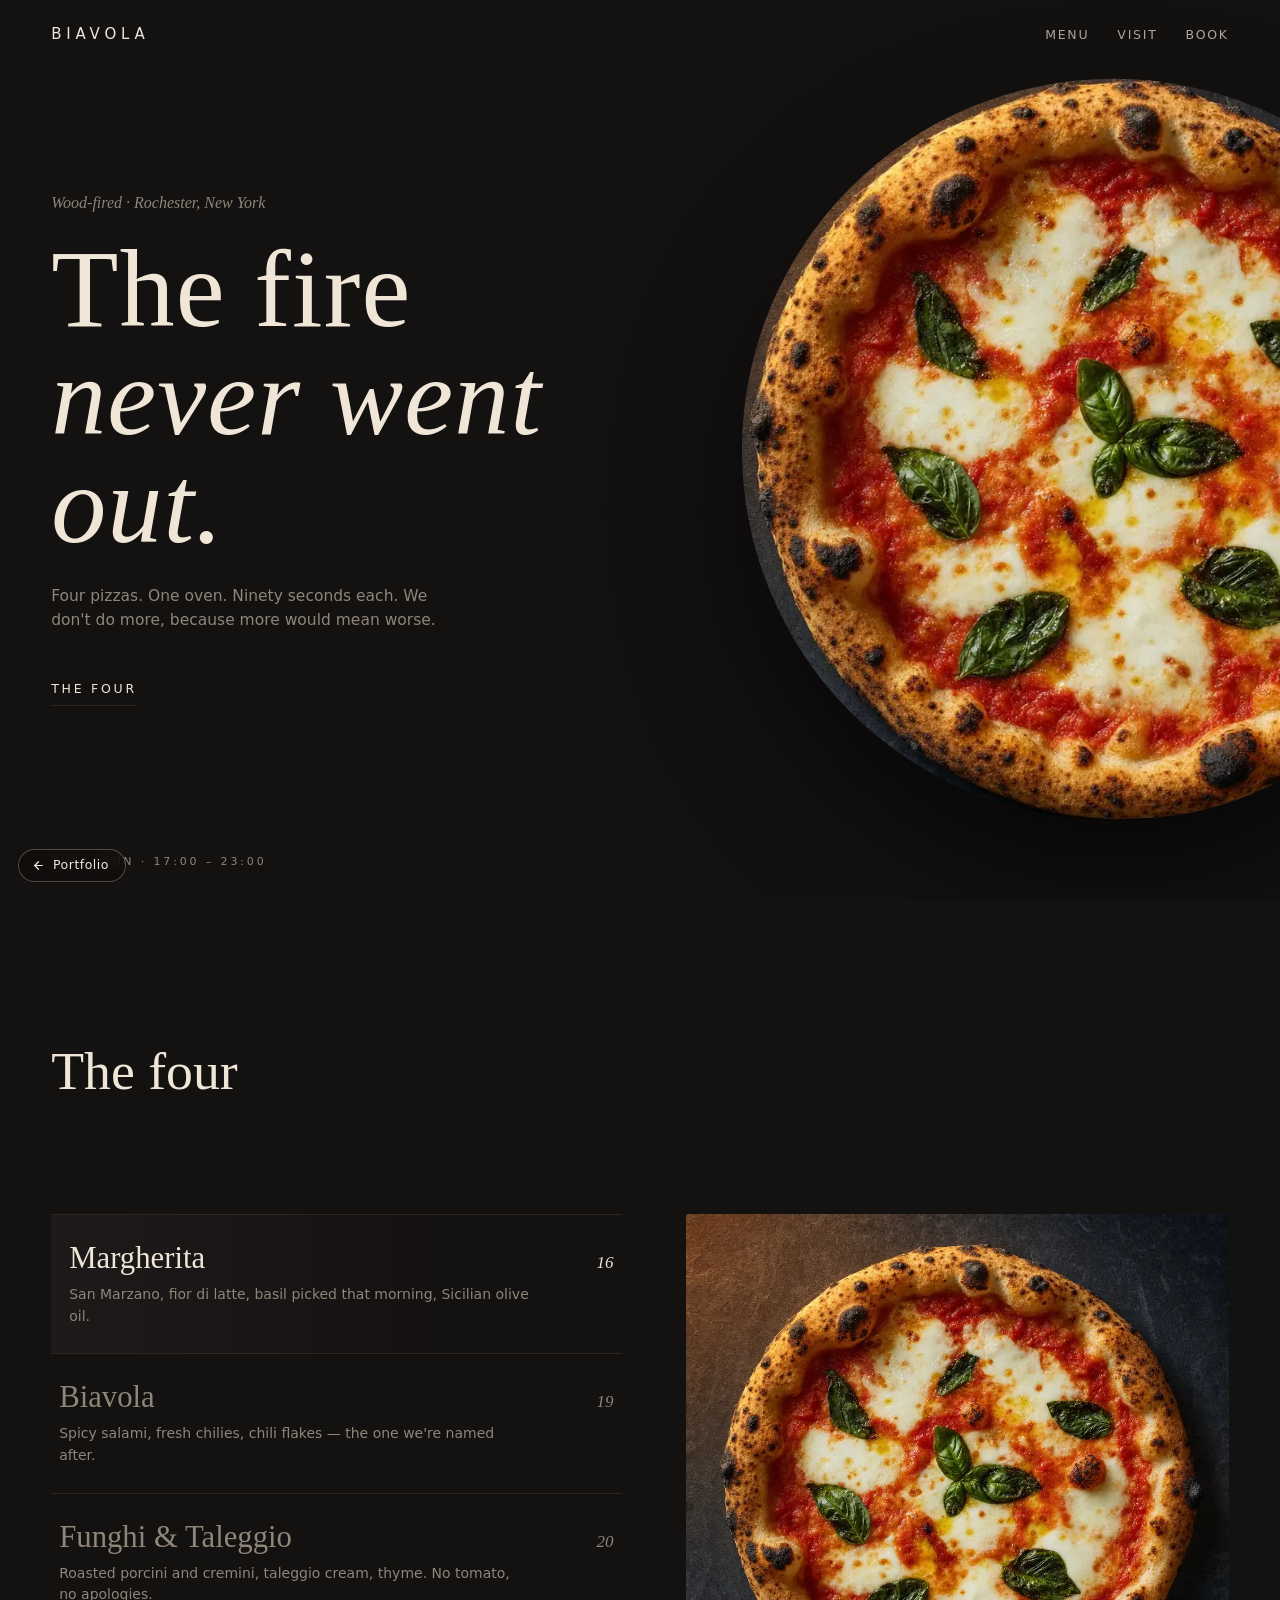
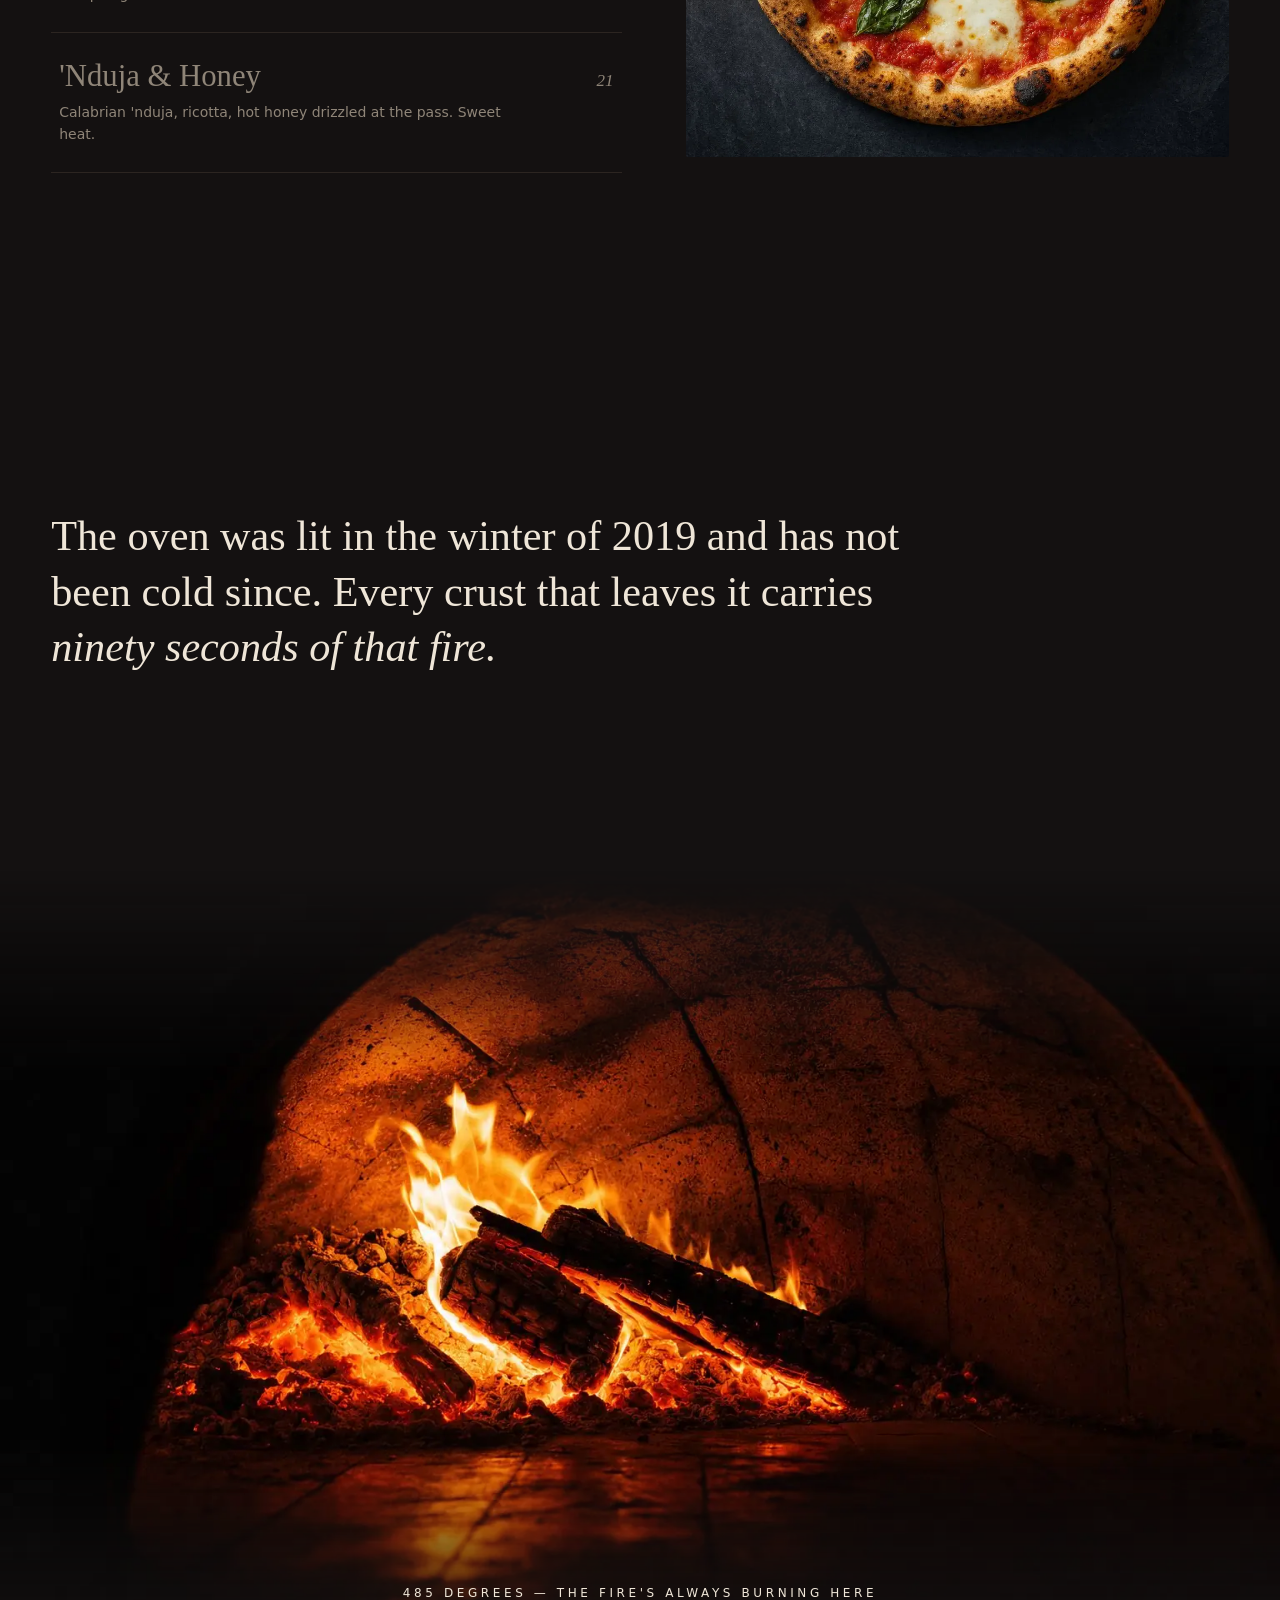
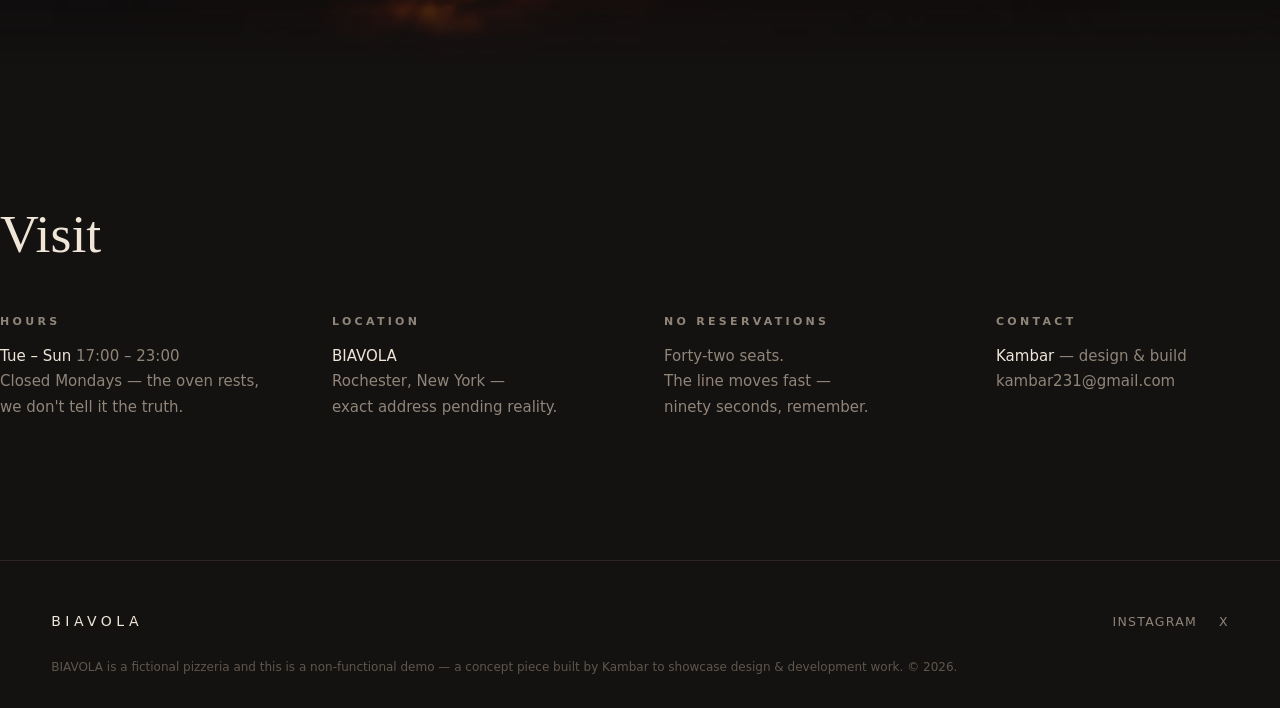
==== biavola/index.html @ c6d3f155 "refactor: professional GitHub Pages structure - Folder-per-project pages (terra-museum/, biavola/, o" ====
<!doctype html>
<html lang="en">
<head>
<meta charset="utf-8">
<meta name="viewport" content="width=device-width, initial-scale=1">
<title>BIAVOLA — wood-fired pizza (demo)</title>
<meta name="description" content="BIAVOLA — an interactive concept site for a wood-fired pizzeria, where choosing each pizza feeds a live wood-fired stage.">
<link rel="icon" href="data:image/svg+xml,%3Csvg%20xmlns%3D%27http%3A%2F%2Fwww.w3.org%2F2000%2Fsvg%27%20width%3D%2732%27%20height%3D%2732%27%20viewBox%3D%270%200%2032%2032%27%3E%3Crect%20width%3D%2732%27%20height%3D%2732%27%20rx%3D%277%27%20fill%3D%27%23141111%27%2F%3E%3Ctext%20x%3D%2716%27%20y%3D%2723%27%20font-family%3D%22%27Instrument%20Serif%27%2CGeorgia%2Cserif%22%20font-size%3D%2720%27%20font-weight%3D%27600%27%20text-anchor%3D%27middle%27%20fill%3D%27%23efe6d8%27%3EB%3C%2Ftext%3E%3C%2Fsvg%3E">
<meta property="og:title" content="BIAVOLA — wood-fired pizza (demo)">
<meta property="og:description" content="BIAVOLA — an interactive concept site for a wood-fired pizzeria, where choosing each pizza feeds a live wood-fired stage.">
<meta property="og:type" content="website">
<!-- og:image path is relative to the site root; make it an absolute https URL when deploying to a domain -->
<meta property="og:image" content="https://kambar231.github.io/WebPort/assets/img/biavola/ovenfire.webp">
<meta name="twitter:card" content="summary">
<meta name="twitter:title" content="BIAVOLA — wood-fired pizza (demo)">
<meta name="twitter:description" content="BIAVOLA — an interactive concept site for a wood-fired pizzeria, where choosing each pizza feeds a live wood-fired stage.">
<link rel="preconnect" href="https://fonts.googleapis.com">
<link rel="preconnect" href="https://fonts.gstatic.com" crossorigin>
<link href="https://fonts.googleapis.com/css2?family=Instrument+Serif:ital@0;1&family=Archivo:wght@400;500&display=swap" rel="stylesheet" media="print" onload="this.media=\'all\'">
<style>
:root{
  --bg:#141111;--bg2:#1b1614;--ink:#efe6d8;--dim:#8f8578;--red:#b3301f;
  --hair:#2c2521;
  --sans:'Archivo',system-ui,sans-serif;--serif:'Instrument Serif',Georgia,serif;
  --ease:cubic-bezier(.2,.8,.2,1);
  --s4:16px;--s5:24px;--s6:32px;--s7:48px;--s8:80px;--s9:140px;
}
*{box-sizing:border-box}
html{scroll-behavior:auto}
body{margin:0;background:var(--bg);color:var(--ink);font:400 16px/1.55 var(--sans);overflow-x:hidden}
::selection{background:var(--red);color:var(--ink)}

#embers{position:fixed;inset:0;z-index:0;pointer-events:none}
.content{position:relative;z-index:1}

#loader{position:fixed;inset:0;z-index:20;background:var(--bg);display:flex;flex-direction:column;
  align-items:center;justify-content:center;gap:24px;transition:opacity 1s var(--ease),visibility 1s}
#loader .word{font:300 15px var(--sans);letter-spacing:.55em;text-indent:.55em;color:var(--ink);
  animation:trackin 1.5s var(--ease) both}
#loader .rule{width:0;height:1px;background:var(--red);animation:rule 1.4s .15s var(--ease) both}
#loader .num{font:italic 400 13px var(--serif);color:var(--dim);animation:trackin 1.5s .1s var(--ease) both}
@keyframes trackin{from{opacity:0;letter-spacing:1.1em}}
@keyframes rule{to{width:170px}}
body.loaded #loader{opacity:0;visibility:hidden}
.line{display:block;overflow:hidden}
.line>span{display:inline-block;transform:translateY(112%)}
body.loaded .line>span{animation:rise .9s var(--ease) forwards}
body.loaded .line:nth-child(2)>span{animation-delay:.12s}
@keyframes rise{to{transform:none}}
@media (prefers-reduced-motion:reduce){
  #loader{display:none}
  .line>span{transform:none!important;animation:none!important}
  [data-reveal]{opacity:1!important;transform:none!important;transition:none!important}
}

.wrap{max-width:1320px;margin:0 auto;padding:0 clamp(20px,4vw,56px)}
nav{position:fixed;top:0;left:0;right:0;z-index:5;display:flex;justify-content:space-between;
  align-items:center;padding:22px clamp(20px,4vw,56px)}
nav .logo{font:500 15px var(--sans);letter-spacing:.32em;color:var(--ink)}
nav a{color:var(--ink);text-decoration:none;font-size:12.5px;letter-spacing:.14em;
  text-transform:uppercase;margin-left:28px;opacity:.7;transition:opacity .2s,color .2s}
nav a:hover{opacity:1;color:var(--red)}

/* asymmetric hero: the pizza IS the first thing you see, turning slowly off the
   right edge; type stacks left. Nothing centered. */
.hero{position:relative;min-height:100dvh;display:grid;grid-template-columns:1fr;align-items:center;overflow:hidden}
.hero .copy{position:relative;z-index:2;padding:0 clamp(20px,4vw,56px);max-width:760px}
.hero .kicker{font:italic 400 16px var(--serif);color:var(--dim);margin:0 0 var(--s5)}
.hero h1{margin:0;font:400 clamp(3.4rem,8.6vw,7.6rem)/0.98 var(--serif);letter-spacing:.01em;text-align:left}
.hero h1 .it{font-style:italic}
.hero .sub{max-width:400px;color:var(--dim);margin-top:var(--s5);font-size:15.5px}
.hero .cta{display:inline-block;margin-top:var(--s6);color:var(--ink);text-decoration:none;
  font-size:12.5px;letter-spacing:.22em;text-transform:uppercase;border-bottom:1px solid var(--hair);
  padding-bottom:6px;transition:color .25s,border-color .25s,letter-spacing .4s var(--ease)}
.hero .cta:hover{color:var(--red);border-color:var(--red);letter-spacing:.3em}
.pieWrap{position:absolute;z-index:1;right:max(-16vw,-260px);top:50%;transform:translateY(-50%);
  width:min(58vw,860px);aspect-ratio:1;border-radius:50%;overflow:hidden;
  box-shadow:0 60px 120px rgba(0,0,0,.6)}
.pieWrap img{width:112%;height:112%;margin:-6%;object-fit:cover;animation:turn 110s linear infinite}
@keyframes turn{to{transform:rotate(360deg)}}
.hero .hours{position:absolute;left:clamp(20px,4vw,56px);bottom:30px;z-index:2;
  font-size:11px;letter-spacing:.26em;text-transform:uppercase;color:var(--dim)}
@media(max-width:900px){
  .hero{align-items:end;padding-bottom:14vh}
  .pieWrap{right:50%;transform:translateX(50%);top:-8%;width:min(92vw,480px)}
  .hero .copy{padding-bottom:0}
}
@media (prefers-reduced-motion:reduce){.pieWrap img{animation:none}}

.breath{min-height:62vh;display:flex;align-items:center}
.breath p{font:400 clamp(1.7rem,3.3vw,2.8rem)/1.32 var(--serif);max-width:880px;margin:0}
.breath em{font-style:italic}

/* ---- menu: the centerpiece. list left, the pie right, hover feeds the fire ---- */
.menu{padding:var(--s9) 0}
.menu .wrap{display:grid;grid-template-columns:1.05fr 1fr;gap:clamp(24px,5vw,90px);align-items:start}
.menu h2{font:400 clamp(2rem,4.2vw,3.4rem) var(--serif);margin:0 0 var(--s7);grid-column:1/-1}
.mlist{border-top:1px solid var(--hair)}
.mi{display:block;width:100%;text-align:left;background:none;border:0;border-bottom:1px solid var(--hair);
  padding:26px 8px;cursor:pointer;color:inherit;font:inherit;transition:background .3s,padding-left .35s var(--ease)}
.mi .row{display:flex;align-items:baseline;gap:14px}
.mi h3{font:400 clamp(1.5rem,2.4vw,2.1rem) var(--serif);margin:0;transition:color .3s}
.mi .price{margin-left:auto;font:italic 400 17px var(--serif);color:var(--dim);transition:color .3s}
.mi p{margin:8px 0 0;color:var(--dim);font-size:14px;max-width:52ch}
.mi.on{background:linear-gradient(90deg,rgba(239,230,216,.045),transparent 70%);padding-left:18px}
.mi.on h3{color:var(--ink)}
.mi h3{color:var(--dim)}
.mi.on .price{color:var(--ink)}
.stage{position:sticky;top:10vh;aspect-ratio:1;overflow:hidden;border-radius:2px}
.stage img{position:absolute;inset:0;width:100%;height:100%;object-fit:cover;opacity:0;
  transform:scale(1.045) rotate(1.2deg);transition:opacity .6s var(--ease),transform 1.6s var(--ease)}
.stage img.on{opacity:1;transform:none}
@media(max-width:900px){.menu .wrap{grid-template-columns:1fr}.stage{position:relative;top:0;order:-1}}

/* ---- fire band ---- */
.fire{position:relative;height:88vh;overflow:hidden;display:flex;align-items:flex-end;background:var(--bg)}
.fire img{position:absolute;inset:0;width:100%;height:100%;object-fit:cover;
  -webkit-mask-image:linear-gradient(180deg,transparent 0,#000 26%,#000 72%,transparent 100%);
  mask-image:linear-gradient(180deg,transparent 0,#000 26%,#000 72%,transparent 100%)}
.fire .wrap{position:relative;z-index:1;padding-bottom:var(--s7)}
.fire p{font-size:12px;letter-spacing:.3em;text-transform:uppercase;color:var(--ink)}

.visit{padding:var(--s9) 0}
.visit h2{font:400 clamp(2rem,4.2vw,3.4rem) var(--serif);margin:0 0 var(--s7)}
.visit .cols{display:grid;grid-template-columns:repeat(auto-fit,minmax(220px,1fr));gap:var(--s7)}
.visit h4{font-size:11px;letter-spacing:.3em;text-transform:uppercase;color:var(--dim);margin:0 0 14px}
.visit p{margin:0;color:var(--dim);font-size:15px;line-height:1.7}
.visit strong{color:var(--ink);font-weight:500}
footer{border-top:1px solid var(--hair);padding:var(--s7) 0 var(--s6)}
footer .wrap{display:flex;flex-wrap:wrap;gap:var(--s5);justify-content:space-between;align-items:center}
footer .logo{font:500 14px var(--sans);letter-spacing:.32em}
footer a{color:var(--dim);text-decoration:none;font-size:12.5px;letter-spacing:.1em;
  text-transform:uppercase;margin-left:22px;transition:color .2s}
footer a:hover{color:var(--red)}
footer small{width:100%;color:#5e564c;font-size:12px}

/* demo modal — every link leads here, politely */
#demo{position:fixed;inset:0;z-index:30;display:none;align-items:center;justify-content:center;
  background:rgba(10,8,8,.66);backdrop-filter:blur(5px)}
#demo.open{display:flex}
#demo .card{background:var(--bg);border:1px solid var(--hair);max-width:400px;margin:20px;
  padding:38px 40px;text-align:center;animation:pop .35s var(--ease)}
@keyframes pop{from{opacity:0;transform:translateY(14px)}}
#demo h5{font:400 26px var(--serif);margin:0 0 10px}
#demo p{margin:0;color:var(--dim);font-size:14.5px;line-height:1.6}
#demo button{margin-top:22px;font:500 12px var(--sans);letter-spacing:.18em;text-transform:uppercase;
  background:none;border:1px solid var(--hair);color:var(--ink);padding:10px 22px;cursor:pointer;
  transition:border-color .25s,color .25s}
#demo button:hover{border-color:var(--red);color:var(--red)}

[data-reveal]{opacity:0;transform:translateY(30px);transition:opacity .7s var(--ease),transform .7s var(--ease)}
[data-reveal].in{opacity:1;transform:none}
@media(max-width:640px){nav a{margin-left:14px}}
</style>
</head>
<body>
<div id="loader" aria-hidden="true">
  <div class="word">B I A V O L A</div>
  <div class="rule"></div>
  <div class="num">forno a legna — 485°C</div>
</div>

<div class="content">
<nav>
  <div class="logo">BIAVOLA</div>
  <div><a href="#menu">Menu</a><a href="#visit">Visit</a><a href="#visit">Book</a></div>
</nav>

<header class="hero">
  <div class="pieWrap" aria-hidden="true"><img data-name="margherita" alt=""></div>
  <div class="copy">
    <p class="kicker">Wood-fired · Rochester, New York</p>
    <h1>
      <span class="line"><span>The fire</span></span>
      <span class="line"><span class="it">never went out.</span></span>
    </h1>
    <p class="sub">Four pizzas. One oven. Ninety seconds each. We don't do more,
    because more would mean worse.</p>
    <a class="cta" href="#menu">The four</a>
  </div>
  <div class="hours">Tue – Sun · 17:00 – 23:00</div>
</header>

<section class="menu" id="menu">
  <div class="wrap">
    <h2 data-reveal>The four</h2>
    <div class="mlist" data-reveal>
      <button class="mi on" data-img="margherita">
        <span class="row"><h3>Margherita</h3><span class="price">16</span></span>
        <p>San Marzano, fior di latte, basil picked that morning, Sicilian olive oil.</p>
      </button>
      <button class="mi" data-img="diavola">
        <span class="row"><h3>Biavola</h3><span class="price">19</span></span>
        <p>Spicy salami, fresh chilies, chili flakes — the one we're named after.</p>
      </button>
      <button class="mi" data-img="funghi">
        <span class="row"><h3>Funghi &amp; Taleggio</h3><span class="price">20</span></span>
        <p>Roasted porcini and cremini, taleggio cream, thyme. No tomato, no apologies.</p>
      </button>
      <button class="mi" data-img="nduja">
        <span class="row"><h3>'Nduja &amp; Honey</h3><span class="price">21</span></span>
        <p>Calabrian 'nduja, ricotta, hot honey drizzled at the pass. Sweet heat.</p>
      </button>
    </div>
    <div class="stage" data-reveal>
      <img loading="lazy" decoding="async" data-name="margherita" class="on" alt="Margherita pizza">
      <img loading="lazy" decoding="async" data-name="diavola" alt="Diavola pizza">
      <img loading="lazy" decoding="async" data-name="funghi" alt="Funghi and taleggio pizza">
      <img loading="lazy" decoding="async" data-name="nduja" alt="'Nduja and honey pizza">
    </div>
  </div>
</section>

<section class="breath wrap" data-reveal>
  <p>The oven was lit in the winter of 2019 and has not been cold since.
  Every crust that leaves it carries <em>ninety seconds of that fire.</em></p>
</section>

<section class="fire">
  <img loading="lazy" decoding="async" data-name="ovenfire" alt="The wood-fired oven, burning">
  <div class="wrap" data-reveal><p>485 degrees — the fire's always burning here</p></div>
</section>

<section class="visit wrap" id="visit">
  <h2 data-reveal>Visit</h2>
  <div class="cols">
    <div data-reveal><h4>Hours</h4><p><strong>Tue – Sun</strong> 17:00 – 23:00<br>
      Closed Mondays — the oven rests,<br>we don't tell it the truth.</p></div>
    <div data-reveal><h4>Location</h4><p><strong>BIAVOLA</strong><br>
      Rochester, New York —<br>exact address pending reality.</p></div>
    <div data-reveal><h4>No reservations</h4><p>Forty-two seats.<br>
      The line moves fast —<br>ninety seconds, remember.</p></div>
    <div data-reveal><h4>Contact</h4><p><strong>Kambar</strong> — design &amp; build<br>
      kambar231@gmail.com</p></div>
  </div>
</section>

<div id="demo" role="dialog" aria-modal="true" aria-labelledby="demoT">
  <div class="card">
    <h5 id="demoT">Just a demo</h5>
    <p>BIAVOLA isn't a real pizzeria — this site is a design showcase.
    The oven, sadly, does not exist.</p>
    <button id="demoClose">Back to the demo</button>
  </div>
</div>

<footer>
  <div class="wrap">
    <div class="logo">BIAVOLA</div>
    <div><a href="#">Instagram</a><a href="#">X</a></div>
    <small>BIAVOLA is a fictional pizzeria and this is a non-functional demo — a concept piece
    built by Kambar to showcase design &amp; development work. © 2026.</small>
  </div>
</footer>
</div>

<script>
/* ---------- embedded cast ---------- */
const IMG={ovenfire:"../assets/img/biavola/ovenfire.webp",margherita:"../assets/img/biavola/margherita.webp",diavola:"[data-uri]",
  funghi:"../assets/img/biavola/funghi.webp",nduja:"../assets/img/biavola/nduja.webp"};
document.querySelectorAll('img[data-name]').forEach(el=>{
  el.addEventListener('error',()=>{el.dataset.failed='1';el.classList.remove('on')});
  const v=IMG[el.dataset.name];
  if(!v||v.indexOf('__')>-1){el.dataset.failed='1';return;} /* unfilled placeholder: skip, no invalid request */
  el.src=v});

const REDUCED=matchMedia('(prefers-reduced-motion: reduce)').matches;

/* ---------- menu: hover feeds the stage ---------- */
const items=[...document.querySelectorAll('.mi')],
      stageImgs=[...document.querySelectorAll('.stage img')];
function show(name){
  items.forEach(b=>b.classList.toggle('on',b.dataset.img===name));
  const t=stageImgs.find(im=>im.dataset.name===name);
  if(t&&t.dataset.failed)return; /* image missing: keep current stage, no broken icon */
  stageImgs.forEach(im=>im.classList.toggle('on',im.dataset.name===name));
}
items.forEach(b=>{
  b.addEventListener('pointerenter',()=>show(b.dataset.img));
  b.addEventListener('focus',()=>show(b.dataset.img));
  b.addEventListener('click',()=>show(b.dataset.img));
});


/* ---------- momentum scroll: notches → impulses (the BIAVOLA glide) ---------- */
if(!REDUCED){
  let cur=scrollY,tgt=scrollY,vel=0;
  const maxS=()=>document.documentElement.scrollHeight-innerHeight;
  addEventListener('wheel',e=>{e.preventDefault();
    const d=e.deltaY*(e.deltaMode===1?16:1);
    vel=Math.max(-140,Math.min(140,vel+d*.1))},{passive:false});
  addEventListener('scroll',()=>{if(Math.abs(scrollY-cur)>60){cur=tgt=scrollY}},{passive:true});
  (function smooth(){
    if(Math.abs(vel)>.04){tgt=Math.max(0,Math.min(maxS(),tgt+vel));vel*=.9}else vel=0;
    cur+=(tgt-cur)*.085;
    if(Math.abs(cur-scrollY)>.4)scrollTo(0,cur);
    requestAnimationFrame(smooth);
  })();
}

setTimeout(()=>document.body.classList.add('loaded'),
  new URLSearchParams(location.search).has('demo')?100:1200);

/* demo modal: every link is a polite dead end */
const demo=document.getElementById('demo');
document.querySelectorAll('a:not(.backHome)').forEach(a=>a.addEventListener('click',e=>{
  e.preventDefault();demo.classList.add('open')}));
document.getElementById('demoClose').addEventListener('click',()=>demo.classList.remove('open'));
demo.addEventListener('click',e=>{if(e.target===demo)demo.classList.remove('open')});
addEventListener('keydown',e=>{if(e.key==='Escape')demo.classList.remove('open')});

/* scroll reveal */
const io=new IntersectionObserver(es=>es.forEach(e=>{if(e.isIntersecting){e.target.classList.add('in');io.unobserve(e.target)}}),{threshold:.16});
document.querySelectorAll('[data-reveal]').forEach(el=>io.observe(el));
</script>

<style>
.backHome{position:fixed;left:18px;bottom:18px;z-index:400;display:inline-flex;align-items:center;gap:8px;
  padding:9px 16px 9px 13px;border-radius:999px;background:rgba(16,12,10,.62);color:#f2e9df;border:1px solid rgba(242,233,223,.28);
  -webkit-backdrop-filter:blur(10px);backdrop-filter:blur(10px);
  font:500 12.5px/1 'Hanken Grotesk',system-ui,sans-serif;letter-spacing:.04em;text-decoration:none;
  transition:background .25s,color .25s,transform .25s}
.backHome:hover{background:#f2e9df;color:#16100c;transform:translateY(-2px)}
.backHome svg{display:block}
</style>
<a class="backHome" href="./" title="Back to the portfolio">
<svg width="13" height="13" viewBox="0 0 24 24" fill="none" stroke="currentColor" stroke-width="2.2" stroke-linecap="round" stroke-linejoin="round"><path d="M19 12H5"/><path d="M12 19l-7-7 7-7"/></svg>
Portfolio</a>


<script>/* inside the portfolio layer, the pill closes the layer instead of navigating */
document.querySelectorAll('.backHome').forEach(b=>b.addEventListener('click',e=>{
  if(window.parent!==window){e.preventDefault();window.parent.postMessage({type:'pf-close'},'*')}}));
if(window.parent!==window)window.parent.postMessage({type:'pf-ready'},'*');
</script>
</body>
</html>
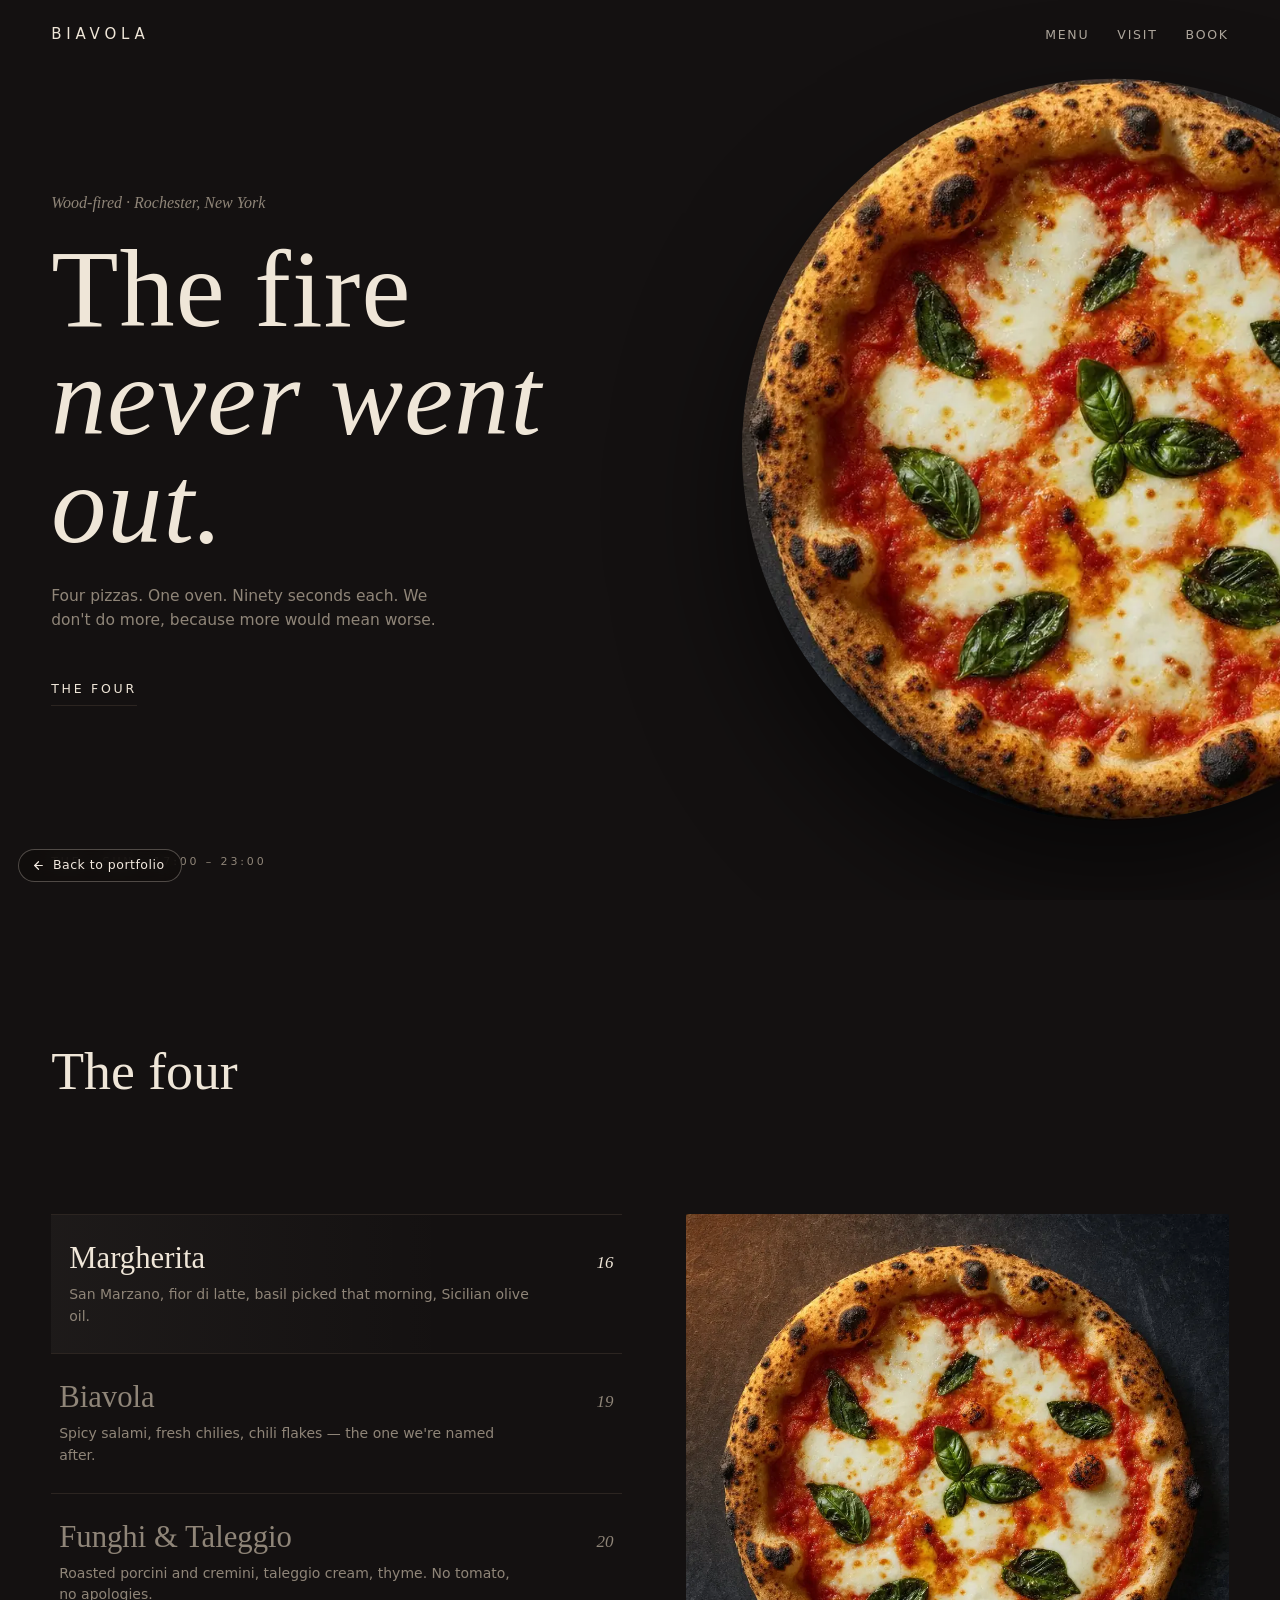
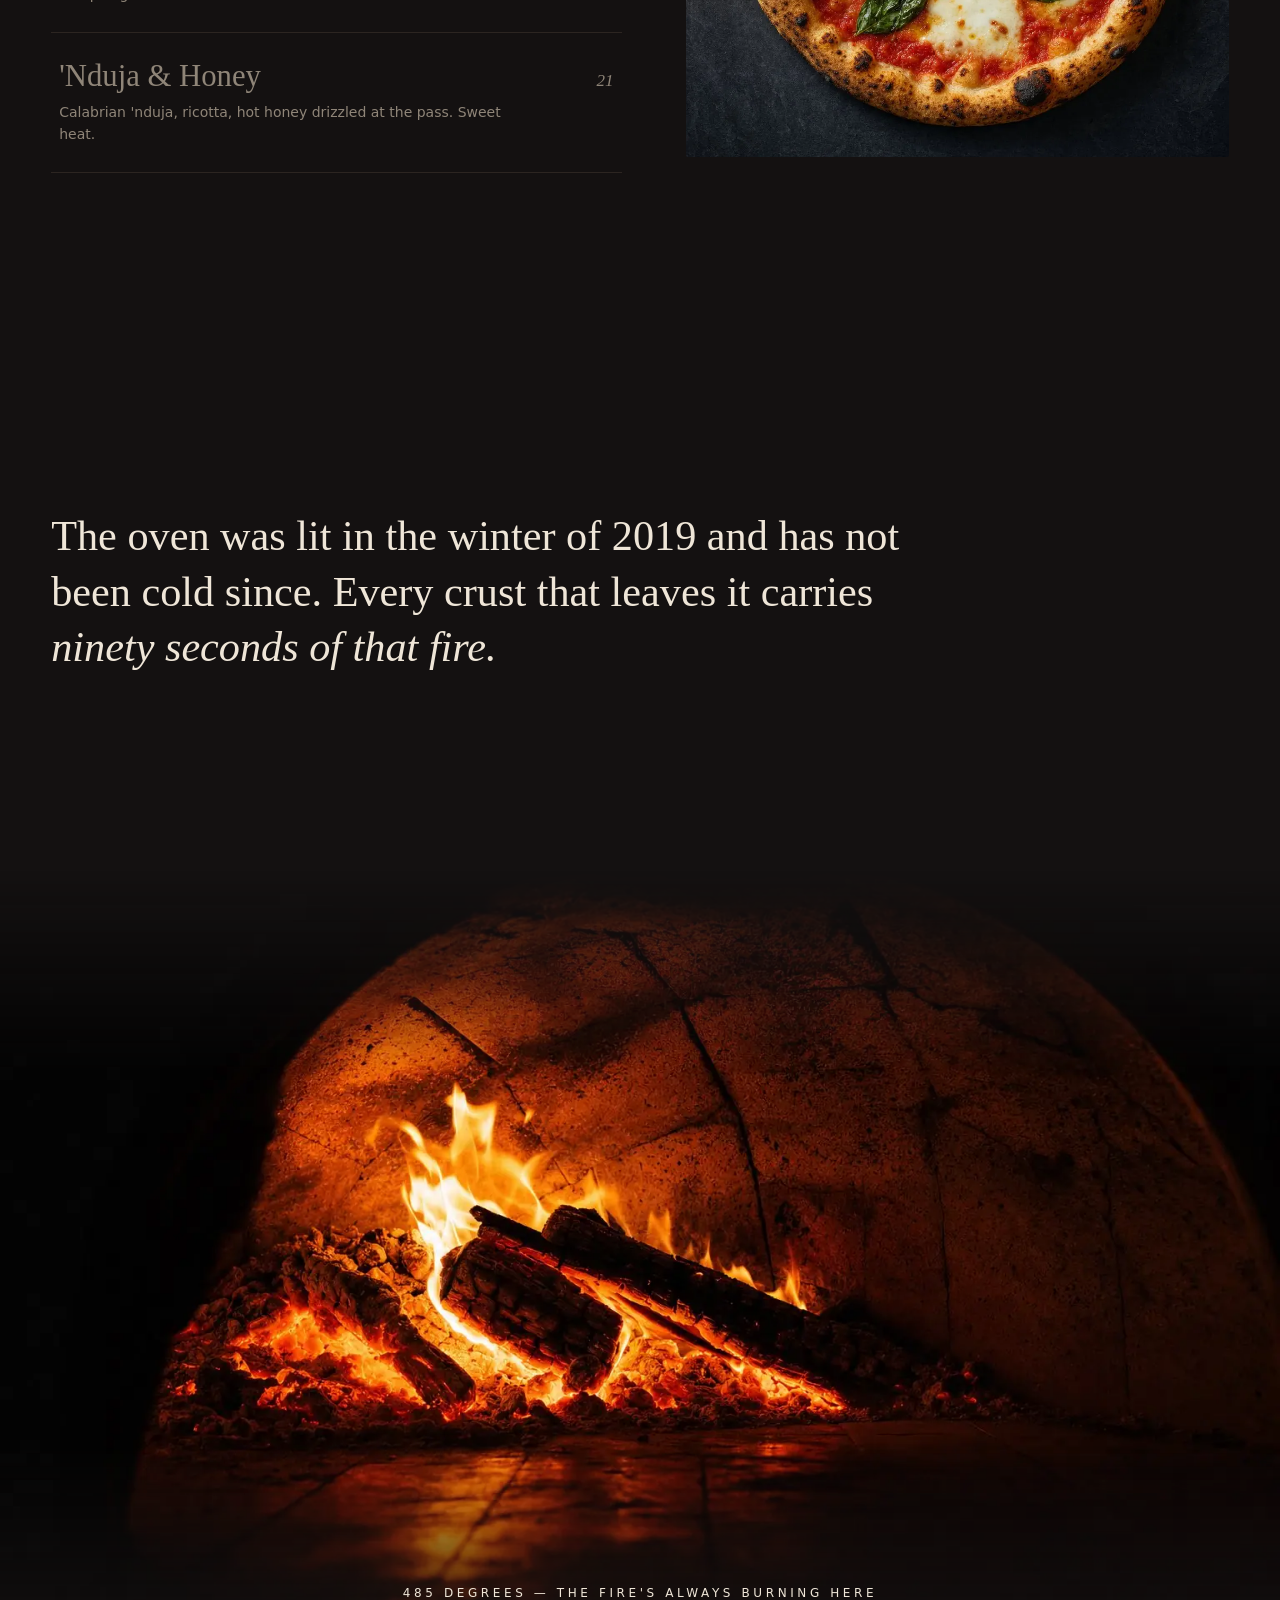
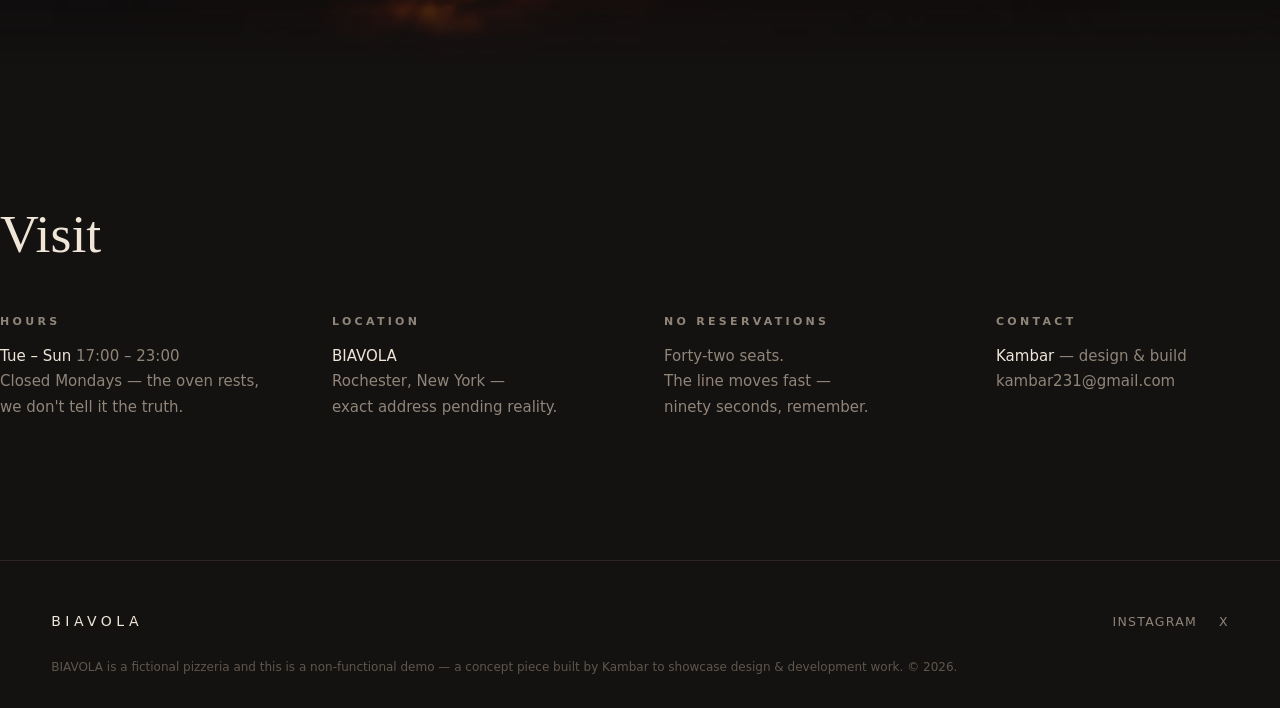
==== commit 46723f03: "fix: back links return to main portfolio Point the back/portfolio link on each concept site (TERRA, " ====
--- a/biavola/index.html
+++ b/biavola/index.html
@@ -323,9 +323,9 @@
 .backHome:hover{background:#f2e9df;color:#16100c;transform:translateY(-2px)}
 .backHome svg{display:block}
 </style>
-<a class="backHome" href="./" title="Back to the portfolio">
+<a class="backHome" href="https://kambar231.github.io/Work_Portfolio/#websites" title="Back to portfolio">
 <svg width="13" height="13" viewBox="0 0 24 24" fill="none" stroke="currentColor" stroke-width="2.2" stroke-linecap="round" stroke-linejoin="round"><path d="M19 12H5"/><path d="M12 19l-7-7 7-7"/></svg>
-Portfolio</a>
+Back to portfolio</a>
 
 
 <script>/* inside the portfolio layer, the pill closes the layer instead of navigating */
